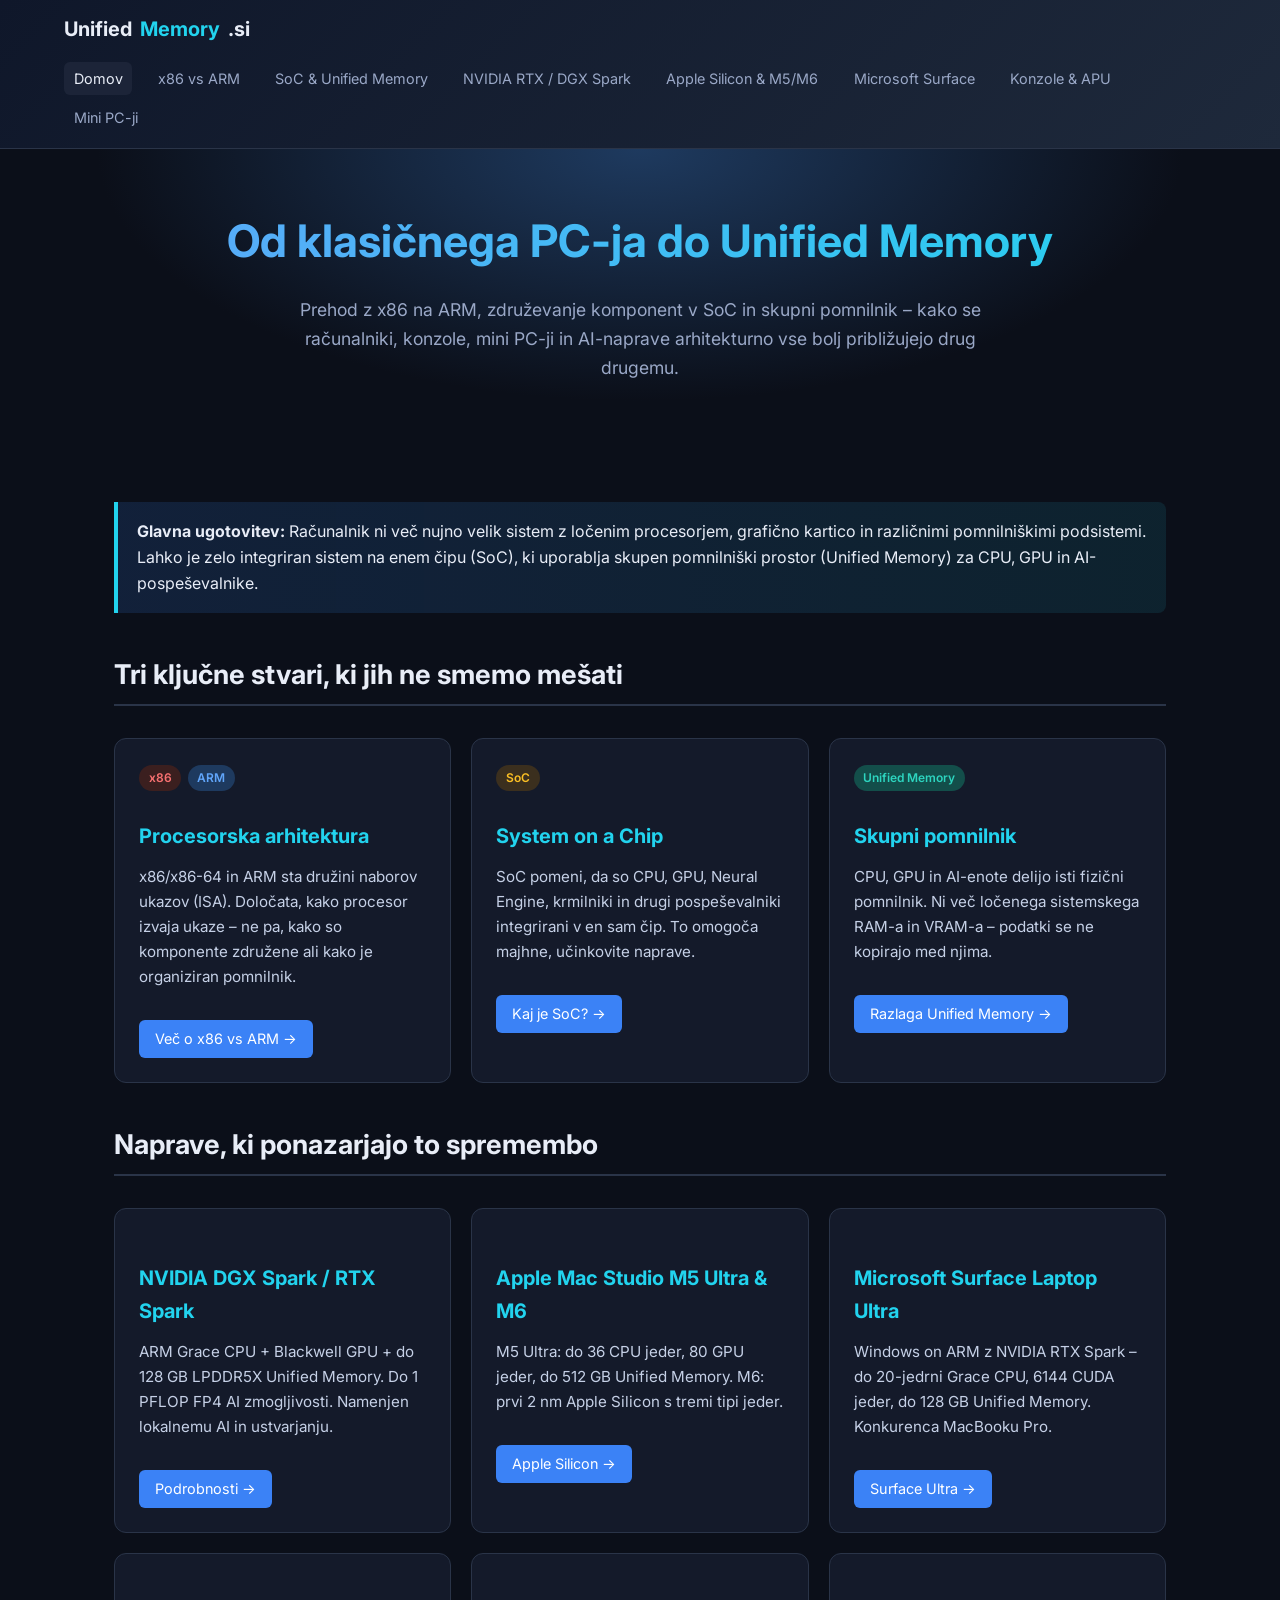
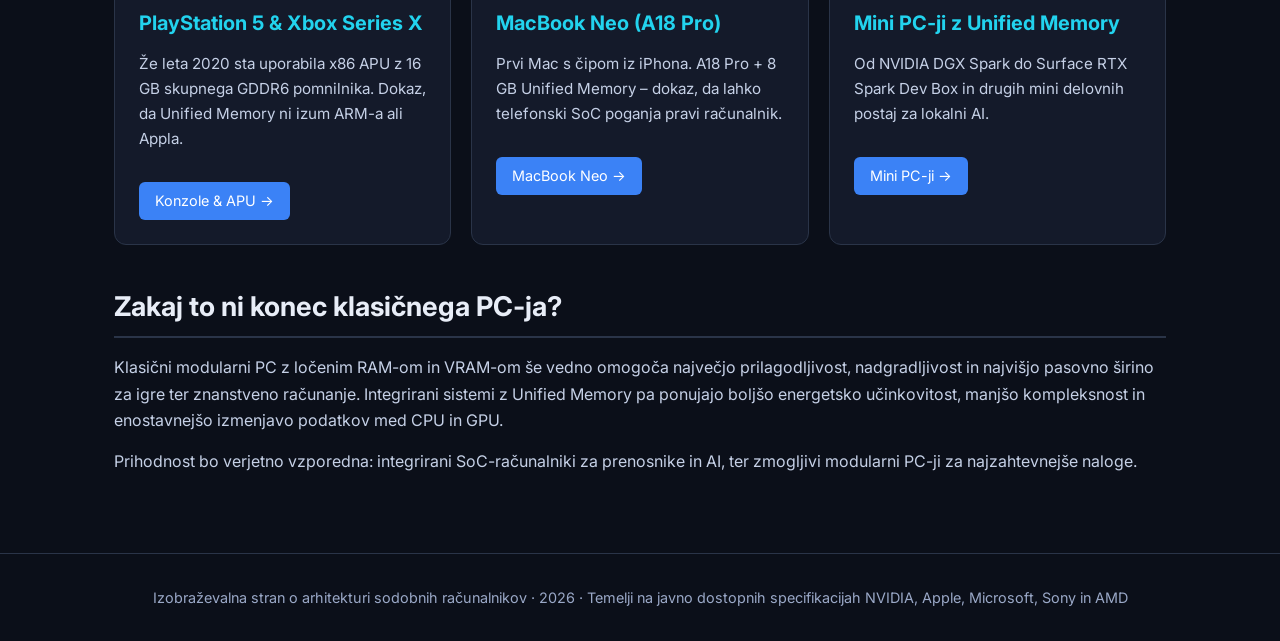
==== index.html @ 494a3a45 "Add full Slovenian website: Unified Memory, NVIDIA RTX/DGX Spark, Apple Silicon M5/M6, Surface Lapto" ====
<!DOCTYPE html>
<html lang="sl">
<head>
  <meta charset="UTF-8">
  <meta name="viewport" content="width=device-width, initial-scale=1.0">
  <title>Od x86 do ARM in Unified Memory – Velika sprememba arhitekture</title>
  <link rel="stylesheet" href="css/style.css">
  <link rel="preconnect" href="https://fonts.googleapis.com">
  <link href="https://fonts.googleapis.com/css2?family=Inter:wght@400;600;700&display=swap" rel="stylesheet">
</head>
<body>
  <header>
    <div class="nav-container">
      <a href="index.html" class="logo">Unified<span>Memory</span>.si</a>
      <nav>
        <a href="index.html" class="active">Domov</a>
        <a href="x86-vs-arm.html">x86 vs ARM</a>
        <a href="soc-unified.html">SoC & Unified Memory</a>
        <a href="nvidia-rtx-spark.html">NVIDIA RTX / DGX Spark</a>
        <a href="apple-silicon.html">Apple Silicon & M5/M6</a>
        <a href="surface-laptop.html">Microsoft Surface</a>
        <a href="konzole-apu.html">Konzole & APU</a>
        <a href="mini-pc.html">Mini PC-ji</a>
      </nav>
    </div>
  </header>

  <section class="hero">
    <h1>Od klasičnega PC-ja do Unified Memory</h1>
    <p>Prehod z x86 na ARM, združevanje komponent v SoC in skupni pomnilnik – kako se računalniki, konzole, mini PC-ji in AI-naprave arhitekturno vse bolj približujejo drug drugemu.</p>
  </section>

  <div class="container content">
    <div class="highlight">
      <strong>Glavna ugotovitev:</strong> Računalnik ni več nujno velik sistem z ločenim procesorjem, grafično kartico in različnimi pomnilniškimi podsistemi. Lahko je zelo integriran sistem na enem čipu (SoC), ki uporablja skupen pomnilniški prostor (Unified Memory) za CPU, GPU in AI-pospeševalnike.
    </div>

    <h2>Tri ključne stvari, ki jih ne smemo mešati</h2>
    <div class="card-grid">
      <div class="card">
        <span class="badge badge-x86">x86</span><span class="badge badge-arm">ARM</span>
        <h3>Procesorska arhitektura</h3>
        <p>x86/x86-64 in ARM sta družini naborov ukazov (ISA). Določata, kako procesor izvaja ukaze – ne pa, kako so komponente združene ali kako je organiziran pomnilnik.</p>
        <a href="x86-vs-arm.html" class="btn">Več o x86 vs ARM →</a>
      </div>
      <div class="card">
        <span class="badge badge-soc">SoC</span>
        <h3>System on a Chip</h3>
        <p>SoC pomeni, da so CPU, GPU, Neural Engine, krmilniki in drugi pospeševalniki integrirani v en sam čip. To omogoča majhne, učinkovite naprave.</p>
        <a href="soc-unified.html" class="btn">Kaj je SoC? →</a>
      </div>
      <div class="card">
        <span class="badge badge-unified">Unified Memory</span>
        <h3>Skupni pomnilnik</h3>
        <p>CPU, GPU in AI-enote delijo isti fizični pomnilnik. Ni več ločenega sistemskega RAM-a in VRAM-a – podatki se ne kopirajo med njima.</p>
        <a href="soc-unified.html" class="btn">Razlaga Unified Memory →</a>
      </div>
    </div>

    <h2>Naprave, ki ponazarjajo to spremembo</h2>
    <div class="card-grid">
      <div class="card">
        <h3>NVIDIA DGX Spark / RTX Spark</h3>
        <p>ARM Grace CPU + Blackwell GPU + do 128 GB LPDDR5X Unified Memory. Do 1 PFLOP FP4 AI zmogljivosti. Namenjen lokalnemu AI in ustvarjanju.</p>
        <a href="nvidia-rtx-spark.html" class="btn">Podrobnosti →</a>
      </div>
      <div class="card">
        <h3>Apple Mac Studio M5 Ultra & M6</h3>
        <p>M5 Ultra: do 36 CPU jeder, 80 GPU jeder, do 512 GB Unified Memory. M6: prvi 2 nm Apple Silicon s tremi tipi jeder.</p>
        <a href="apple-silicon.html" class="btn">Apple Silicon →</a>
      </div>
      <div class="card">
        <h3>Microsoft Surface Laptop Ultra</h3>
        <p>Windows on ARM z NVIDIA RTX Spark – do 20-jedrni Grace CPU, 6144 CUDA jeder, do 128 GB Unified Memory. Konkurenca MacBooku Pro.</p>
        <a href="surface-laptop.html" class="btn">Surface Ultra →</a>
      </div>
      <div class="card">
        <h3>PlayStation 5 & Xbox Series X</h3>
        <p>Že leta 2020 sta uporabila x86 APU z 16 GB skupnega GDDR6 pomnilnika. Dokaz, da Unified Memory ni izum ARM-a ali Appla.</p>
        <a href="konzole-apu.html" class="btn">Konzole & APU →</a>
      </div>
      <div class="card">
        <h3>MacBook Neo (A18 Pro)</h3>
        <p>Prvi Mac s čipom iz iPhona. A18 Pro + 8 GB Unified Memory – dokaz, da lahko telefonski SoC poganja pravi računalnik.</p>
        <a href="apple-silicon.html#neo" class="btn">MacBook Neo →</a>
      </div>
      <div class="card">
        <h3>Mini PC-ji z Unified Memory</h3>
        <p>Od NVIDIA DGX Spark do Surface RTX Spark Dev Box in drugih mini delovnih postaj za lokalni AI.</p>
        <a href="mini-pc.html" class="btn">Mini PC-ji →</a>
      </div>
    </div>

    <h2>Zakaj to ni konec klasičnega PC-ja?</h2>
    <p>Klasični modularni PC z ločenim RAM-om in VRAM-om še vedno omogoča največjo prilagodljivost, nadgradljivost in najvišjo pasovno širino za igre ter znanstveno računanje. Integrirani sistemi z Unified Memory pa ponujajo boljšo energetsko učinkovitost, manjšo kompleksnost in enostavnejšo izmenjavo podatkov med CPU in GPU.</p>
    <p>Prihodnost bo verjetno vzporedna: integrirani SoC-računalniki za prenosnike in AI, ter zmogljivi modularni PC-ji za najzahtevnejše naloge.</p>
  </div>

  <footer>
    <p>Izobraževalna stran o arhitekturi sodobnih računalnikov · 2026 · Temelji na javno dostopnih specifikacijah NVIDIA, Apple, Microsoft, Sony in AMD</p>
  </footer>
</body>
</html>
---- css/style.css ----
:root {
  --bg: #0b0f19;
  --bg-card: #141a2a;
  --bg-hover: #1c2438;
  --text: #e8edf7;
  --text-muted: #9aa8c7;
  --accent: #3b82f6;
  --accent2: #22d3ee;
  --apple: #a3a3a3;
  --nvidia: #76b900;
  --ms: #00a4ef;
  --border: #2a3448;
  --radius: 12px;
  --font: 'Inter', system-ui, -apple-system, sans-serif;
}

* { box-sizing: border-box; margin: 0; padding: 0; }

body {
  font-family: var(--font);
  background: var(--bg);
  color: var(--text);
  line-height: 1.65;
  min-height: 100vh;
}

a { color: var(--accent2); text-decoration: none; }
a:hover { text-decoration: underline; }

header {
  background: linear-gradient(135deg, #0f172a 0%, #1e293b 100%);
  border-bottom: 1px solid var(--border);
  position: sticky;
  top: 0;
  z-index: 100;
}

.nav-container {
  max-width: 1200px;
  margin: 0 auto;
  padding: 0.8rem 1.5rem;
  display: flex;
  align-items: center;
  justify-content: space-between;
  flex-wrap: wrap;
  gap: 1rem;
}

.logo {
  font-weight: 700;
  font-size: 1.25rem;
  color: var(--text);
  display: flex;
  align-items: center;
  gap: 0.5rem;
}

.logo span { color: var(--accent2); }

nav {
  display: flex;
  flex-wrap: wrap;
  gap: 0.4rem 1rem;
}

nav a {
  color: var(--text-muted);
  font-size: 0.9rem;
  padding: 0.3rem 0.6rem;
  border-radius: 6px;
  transition: all 0.2s;
}

nav a:hover, nav a.active {
  color: var(--text);
  background: var(--bg-hover);
  text-decoration: none;
}

.hero {
  background: radial-gradient(ellipse at top, #1e3a5f 0%, var(--bg) 60%);
  padding: 3.5rem 1.5rem 2.5rem;
  text-align: center;
}

.hero h1 {
  font-size: clamp(1.8rem, 4vw, 2.8rem);
  margin-bottom: 1rem;
  background: linear-gradient(90deg, #60a5fa, #22d3ee);
  -webkit-background-clip: text;
  -webkit-text-fill-color: transparent;
  background-clip: text;
}

.hero p {
  max-width: 720px;
  margin: 0 auto 1.5rem;
  color: var(--text-muted);
  font-size: 1.1rem;
}

.container {
  max-width: 1100px;
  margin: 0 auto;
  padding: 2rem 1.5rem 4rem;
}

.card-grid {
  display: grid;
  grid-template-columns: repeat(auto-fill, minmax(280px, 1fr));
  gap: 1.25rem;
  margin: 2rem 0;
}

.card {
  background: var(--bg-card);
  border: 1px solid var(--border);
  border-radius: var(--radius);
  padding: 1.5rem;
  transition: transform 0.2s, border-color 0.2s;
}

.card:hover {
  transform: translateY(-3px);
  border-color: var(--accent);
}

.card h3 { margin-bottom: 0.5rem; font-size: 1.15rem; }
.card p { color: var(--text-muted); font-size: 0.95rem; }
.card a.btn {
  display: inline-block;
  margin-top: 1rem;
  padding: 0.45rem 1rem;
  background: var(--accent);
  color: white;
  border-radius: 6px;
  font-size: 0.9rem;
  text-decoration: none;
}
.card a.btn:hover { background: #2563eb; }

.content h2 {
  font-size: 1.7rem;
  margin: 2.5rem 0 1rem;
  padding-bottom: 0.4rem;
  border-bottom: 2px solid var(--border);
}

.content h3 {
  font-size: 1.25rem;
  margin: 1.8rem 0 0.7rem;
  color: var(--accent2);
}

.content p, .content li { margin-bottom: 0.9rem; color: #c5d0e6; }
.content ul, .content ol { padding-left: 1.4rem; margin-bottom: 1.2rem; }

.table-wrap { overflow-x: auto; margin: 1.5rem 0; }
table {
  width: 100%;
  border-collapse: collapse;
  font-size: 0.95rem;
}
th, td {
  padding: 0.7rem 1rem;
  text-align: left;
  border-bottom: 1px solid var(--border);
}
th { background: var(--bg-card); color: var(--accent2); }
tr:hover td { background: var(--bg-hover); }

.img-box {
  background: var(--bg-card);
  border: 1px solid var(--border);
  border-radius: var(--radius);
  padding: 1rem;
  margin: 1.5rem 0;
  text-align: center;
}
.img-box img {
  max-width: 100%;
  height: auto;
  border-radius: 8px;
}
.img-box figcaption {
  margin-top: 0.6rem;
  font-size: 0.85rem;
  color: var(--text-muted);
}

.compare {
  display: grid;
  grid-template-columns: 1fr 1fr;
  gap: 1.5rem;
  margin: 1.5rem 0;
}
@media (max-width: 700px) { .compare { grid-template-columns: 1fr; } }

.badge {
  display: inline-block;
  padding: 0.2rem 0.6rem;
  border-radius: 999px;
  font-size: 0.75rem;
  font-weight: 600;
  margin-right: 0.4rem;
}
.badge-arm { background: #1e3a5f; color: #60a5fa; }
.badge-x86 { background: #3b1f1f; color: #f87171; }
.badge-unified { background: #134e4a; color: #2dd4bf; }
.badge-soc { background: #3b2f1e; color: #fbbf24; }

footer {
  border-top: 1px solid var(--border);
  padding: 2rem 1.5rem;
  text-align: center;
  color: var(--text-muted);
  font-size: 0.9rem;
}

.highlight {
  background: linear-gradient(90deg, rgba(59,130,246,0.15), rgba(34,211,238,0.1));
  border-left: 4px solid var(--accent2);
  padding: 1rem 1.2rem;
  margin: 1.5rem 0;
  border-radius: 0 8px 8px 0;
}

.diagram {
  font-family: ui-monospace, monospace;
  background: #0f172a;
  border: 1px solid var(--border);
  border-radius: 8px;
  padding: 1.2rem;
  overflow-x: auto;
  font-size: 0.85rem;
  line-height: 1.4;
  white-space: pre;
  color: #94a3b8;
}
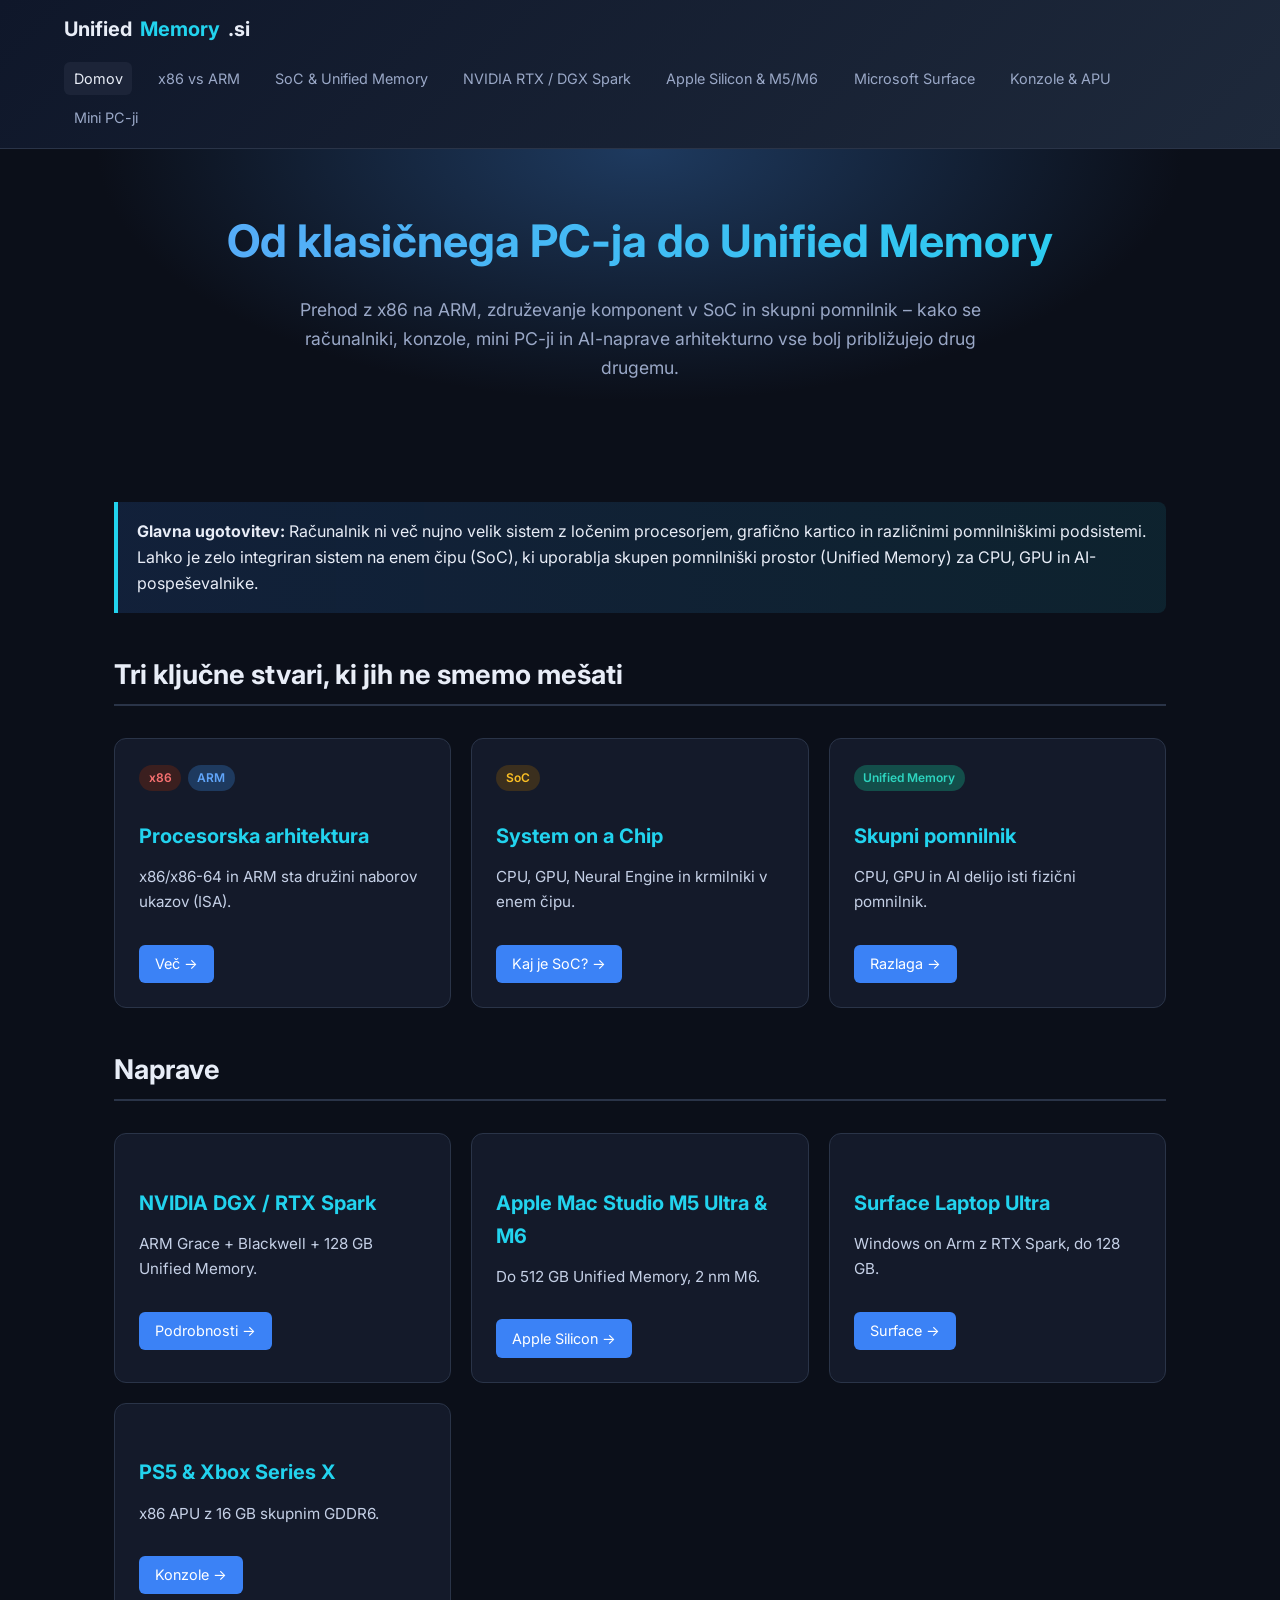
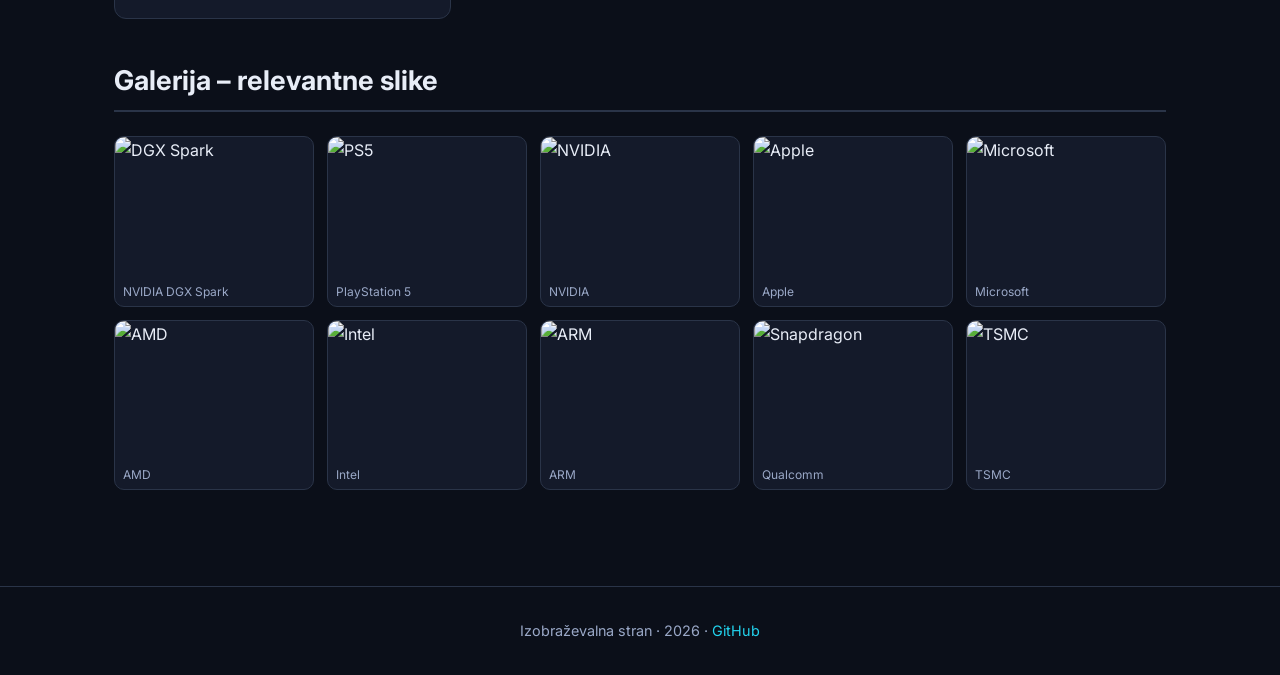
==== commit 3d23ac79: "Add 10-image galleries to index, x86, SoC and NVIDIA pages" ====
--- a/index.html
+++ b/index.html
@@ -24,80 +24,41 @@
       </nav>
     </div>
   </header>
-
   <section class="hero">
     <h1>Od klasičnega PC-ja do Unified Memory</h1>
     <p>Prehod z x86 na ARM, združevanje komponent v SoC in skupni pomnilnik – kako se računalniki, konzole, mini PC-ji in AI-naprave arhitekturno vse bolj približujejo drug drugemu.</p>
   </section>
-
   <div class="container content">
     <div class="highlight">
       <strong>Glavna ugotovitev:</strong> Računalnik ni več nujno velik sistem z ločenim procesorjem, grafično kartico in različnimi pomnilniškimi podsistemi. Lahko je zelo integriran sistem na enem čipu (SoC), ki uporablja skupen pomnilniški prostor (Unified Memory) za CPU, GPU in AI-pospeševalnike.
     </div>
-
     <h2>Tri ključne stvari, ki jih ne smemo mešati</h2>
     <div class="card-grid">
-      <div class="card">
-        <span class="badge badge-x86">x86</span><span class="badge badge-arm">ARM</span>
-        <h3>Procesorska arhitektura</h3>
-        <p>x86/x86-64 in ARM sta družini naborov ukazov (ISA). Določata, kako procesor izvaja ukaze – ne pa, kako so komponente združene ali kako je organiziran pomnilnik.</p>
-        <a href="x86-vs-arm.html" class="btn">Več o x86 vs ARM →</a>
-      </div>
-      <div class="card">
-        <span class="badge badge-soc">SoC</span>
-        <h3>System on a Chip</h3>
-        <p>SoC pomeni, da so CPU, GPU, Neural Engine, krmilniki in drugi pospeševalniki integrirani v en sam čip. To omogoča majhne, učinkovite naprave.</p>
-        <a href="soc-unified.html" class="btn">Kaj je SoC? →</a>
-      </div>
-      <div class="card">
-        <span class="badge badge-unified">Unified Memory</span>
-        <h3>Skupni pomnilnik</h3>
-        <p>CPU, GPU in AI-enote delijo isti fizični pomnilnik. Ni več ločenega sistemskega RAM-a in VRAM-a – podatki se ne kopirajo med njima.</p>
-        <a href="soc-unified.html" class="btn">Razlaga Unified Memory →</a>
-      </div>
+      <div class="card"><span class="badge badge-x86">x86</span><span class="badge badge-arm">ARM</span><h3>Procesorska arhitektura</h3><p>x86/x86-64 in ARM sta družini naborov ukazov (ISA).</p><a href="x86-vs-arm.html" class="btn">Več →</a></div>
+      <div class="card"><span class="badge badge-soc">SoC</span><h3>System on a Chip</h3><p>CPU, GPU, Neural Engine in krmilniki v enem čipu.</p><a href="soc-unified.html" class="btn">Kaj je SoC? →</a></div>
+      <div class="card"><span class="badge badge-unified">Unified Memory</span><h3>Skupni pomnilnik</h3><p>CPU, GPU in AI delijo isti fizični pomnilnik.</p><a href="soc-unified.html" class="btn">Razlaga →</a></div>
     </div>
-
-    <h2>Naprave, ki ponazarjajo to spremembo</h2>
+    <h2>Naprave</h2>
     <div class="card-grid">
-      <div class="card">
-        <h3>NVIDIA DGX Spark / RTX Spark</h3>
-        <p>ARM Grace CPU + Blackwell GPU + do 128 GB LPDDR5X Unified Memory. Do 1 PFLOP FP4 AI zmogljivosti. Namenjen lokalnemu AI in ustvarjanju.</p>
-        <a href="nvidia-rtx-spark.html" class="btn">Podrobnosti →</a>
-      </div>
-      <div class="card">
-        <h3>Apple Mac Studio M5 Ultra & M6</h3>
-        <p>M5 Ultra: do 36 CPU jeder, 80 GPU jeder, do 512 GB Unified Memory. M6: prvi 2 nm Apple Silicon s tremi tipi jeder.</p>
-        <a href="apple-silicon.html" class="btn">Apple Silicon →</a>
-      </div>
-      <div class="card">
-        <h3>Microsoft Surface Laptop Ultra</h3>
-        <p>Windows on ARM z NVIDIA RTX Spark – do 20-jedrni Grace CPU, 6144 CUDA jeder, do 128 GB Unified Memory. Konkurenca MacBooku Pro.</p>
-        <a href="surface-laptop.html" class="btn">Surface Ultra →</a>
-      </div>
-      <div class="card">
-        <h3>PlayStation 5 & Xbox Series X</h3>
-        <p>Že leta 2020 sta uporabila x86 APU z 16 GB skupnega GDDR6 pomnilnika. Dokaz, da Unified Memory ni izum ARM-a ali Appla.</p>
-        <a href="konzole-apu.html" class="btn">Konzole & APU →</a>
-      </div>
-      <div class="card">
-        <h3>MacBook Neo (A18 Pro)</h3>
-        <p>Prvi Mac s čipom iz iPhona. A18 Pro + 8 GB Unified Memory – dokaz, da lahko telefonski SoC poganja pravi računalnik.</p>
-        <a href="apple-silicon.html#neo" class="btn">MacBook Neo →</a>
-      </div>
-      <div class="card">
-        <h3>Mini PC-ji z Unified Memory</h3>
-        <p>Od NVIDIA DGX Spark do Surface RTX Spark Dev Box in drugih mini delovnih postaj za lokalni AI.</p>
-        <a href="mini-pc.html" class="btn">Mini PC-ji →</a>
-      </div>
+      <div class="card"><h3>NVIDIA DGX / RTX Spark</h3><p>ARM Grace + Blackwell + 128 GB Unified Memory.</p><a href="nvidia-rtx-spark.html" class="btn">Podrobnosti →</a></div>
+      <div class="card"><h3>Apple Mac Studio M5 Ultra & M6</h3><p>Do 512 GB Unified Memory, 2 nm M6.</p><a href="apple-silicon.html" class="btn">Apple Silicon →</a></div>
+      <div class="card"><h3>Surface Laptop Ultra</h3><p>Windows on Arm z RTX Spark, do 128 GB.</p><a href="surface-laptop.html" class="btn">Surface →</a></div>
+      <div class="card"><h3>PS5 & Xbox Series X</h3><p>x86 APU z 16 GB skupnim GDDR6.</p><a href="konzole-apu.html" class="btn">Konzole →</a></div>
     </div>
-
-    <h2>Zakaj to ni konec klasičnega PC-ja?</h2>
-    <p>Klasični modularni PC z ločenim RAM-om in VRAM-om še vedno omogoča največjo prilagodljivost, nadgradljivost in najvišjo pasovno širino za igre ter znanstveno računanje. Integrirani sistemi z Unified Memory pa ponujajo boljšo energetsko učinkovitost, manjšo kompleksnost in enostavnejšo izmenjavo podatkov med CPU in GPU.</p>
-    <p>Prihodnost bo verjetno vzporedna: integrirani SoC-računalniki za prenosnike in AI, ter zmogljivi modularni PC-ji za najzahtevnejše naloge.</p>
+    <h2>Galerija – relevantne slike</h2>
+    <div class="gallery">
+      <figure><img src="https://upload.wikimedia.org/wikipedia/commons/8/8e/Nvidia_DGX_Spark_oblique_view_dllu.jpg" alt="DGX Spark" loading="lazy"><figcaption>NVIDIA DGX Spark</figcaption></figure>
+      <figure><img src="https://upload.wikimedia.org/wikipedia/commons/thumb/0/00/PlayStation_5_console_and_controller.jpg/640px-PlayStation_5_console_and_controller.jpg" alt="PS5" loading="lazy"><figcaption>PlayStation 5</figcaption></figure>
+      <figure><img src="https://upload.wikimedia.org/wikipedia/commons/thumb/a/a4/NVIDIA_logo.svg/200px-NVIDIA_logo.svg.png" alt="NVIDIA" loading="lazy"><figcaption>NVIDIA</figcaption></figure>
+      <figure><img src="https://upload.wikimedia.org/wikipedia/commons/thumb/f/fa/Apple_logo_black.svg/200px-Apple_logo_black.svg.png" alt="Apple" loading="lazy"><figcaption>Apple</figcaption></figure>
+      <figure><img src="https://upload.wikimedia.org/wikipedia/commons/thumb/2/2b/Microsoft_logo_%282012%29.svg/200px-Microsoft_logo_%282012%29.svg.png" alt="Microsoft" loading="lazy"><figcaption>Microsoft</figcaption></figure>
+      <figure><img src="https://upload.wikimedia.org/wikipedia/commons/thumb/7/7c/AMD_Logo.svg/200px-AMD_Logo.svg.png" alt="AMD" loading="lazy"><figcaption>AMD</figcaption></figure>
+      <figure><img src="https://upload.wikimedia.org/wikipedia/commons/thumb/4/4a/Intel_logo_%282020%2C_light_blue%29.svg/200px-Intel_logo_%282020%2C_light_blue%29.svg.png" alt="Intel" loading="lazy"><figcaption>Intel</figcaption></figure>
+      <figure><img src="https://upload.wikimedia.org/wikipedia/commons/thumb/1/15/Arm_logo_2017.svg/200px-Arm_logo_2017.svg.png" alt="ARM" loading="lazy"><figcaption>ARM</figcaption></figure>
+      <figure><img src="https://upload.wikimedia.org/wikipedia/commons/thumb/5/5a/Qualcomm_Snapdragon_logo.svg/200px-Qualcomm_Snapdragon_logo.svg.png" alt="Snapdragon" loading="lazy"><figcaption>Qualcomm</figcaption></figure>
+      <figure><img src="https://upload.wikimedia.org/wikipedia/commons/thumb/9/99/TSMC_Logo.svg/200px-TSMC_Logo.svg.png" alt="TSMC" loading="lazy"><figcaption>TSMC</figcaption></figure>
+    </div>
   </div>
-
-  <footer>
-    <p>Izobraževalna stran o arhitekturi sodobnih računalnikov · 2026 · Temelji na javno dostopnih specifikacijah NVIDIA, Apple, Microsoft, Sony in AMD</p>
-  </footer>
+  <footer><p>Izobraževalna stran · 2026 · <a href="https://github.com/tommyvimeo-gif/Ai-Nvidia-RTX-and-Apple-Silicon">GitHub</a></p></footer>
 </body>
 </html>
--- a/css/style.css
+++ b/css/style.css
@@ -237,3 +237,29 @@
   white-space: pre;
   color: #94a3b8;
 }
+
+.gallery {
+  display: grid;
+  grid-template-columns: repeat(auto-fill, minmax(180px, 1fr));
+  gap: 0.8rem;
+  margin: 1.5rem 0 2rem;
+}
+.gallery figure {
+  background: var(--bg-card);
+  border: 1px solid var(--border);
+  border-radius: 10px;
+  overflow: hidden;
+  margin: 0;
+}
+.gallery img {
+  width: 100%;
+  height: 140px;
+  object-fit: cover;
+  display: block;
+}
+.gallery figcaption {
+  font-size: 0.75rem;
+  padding: 0.4rem 0.5rem;
+  color: var(--text-muted);
+  line-height: 1.3;
+}
